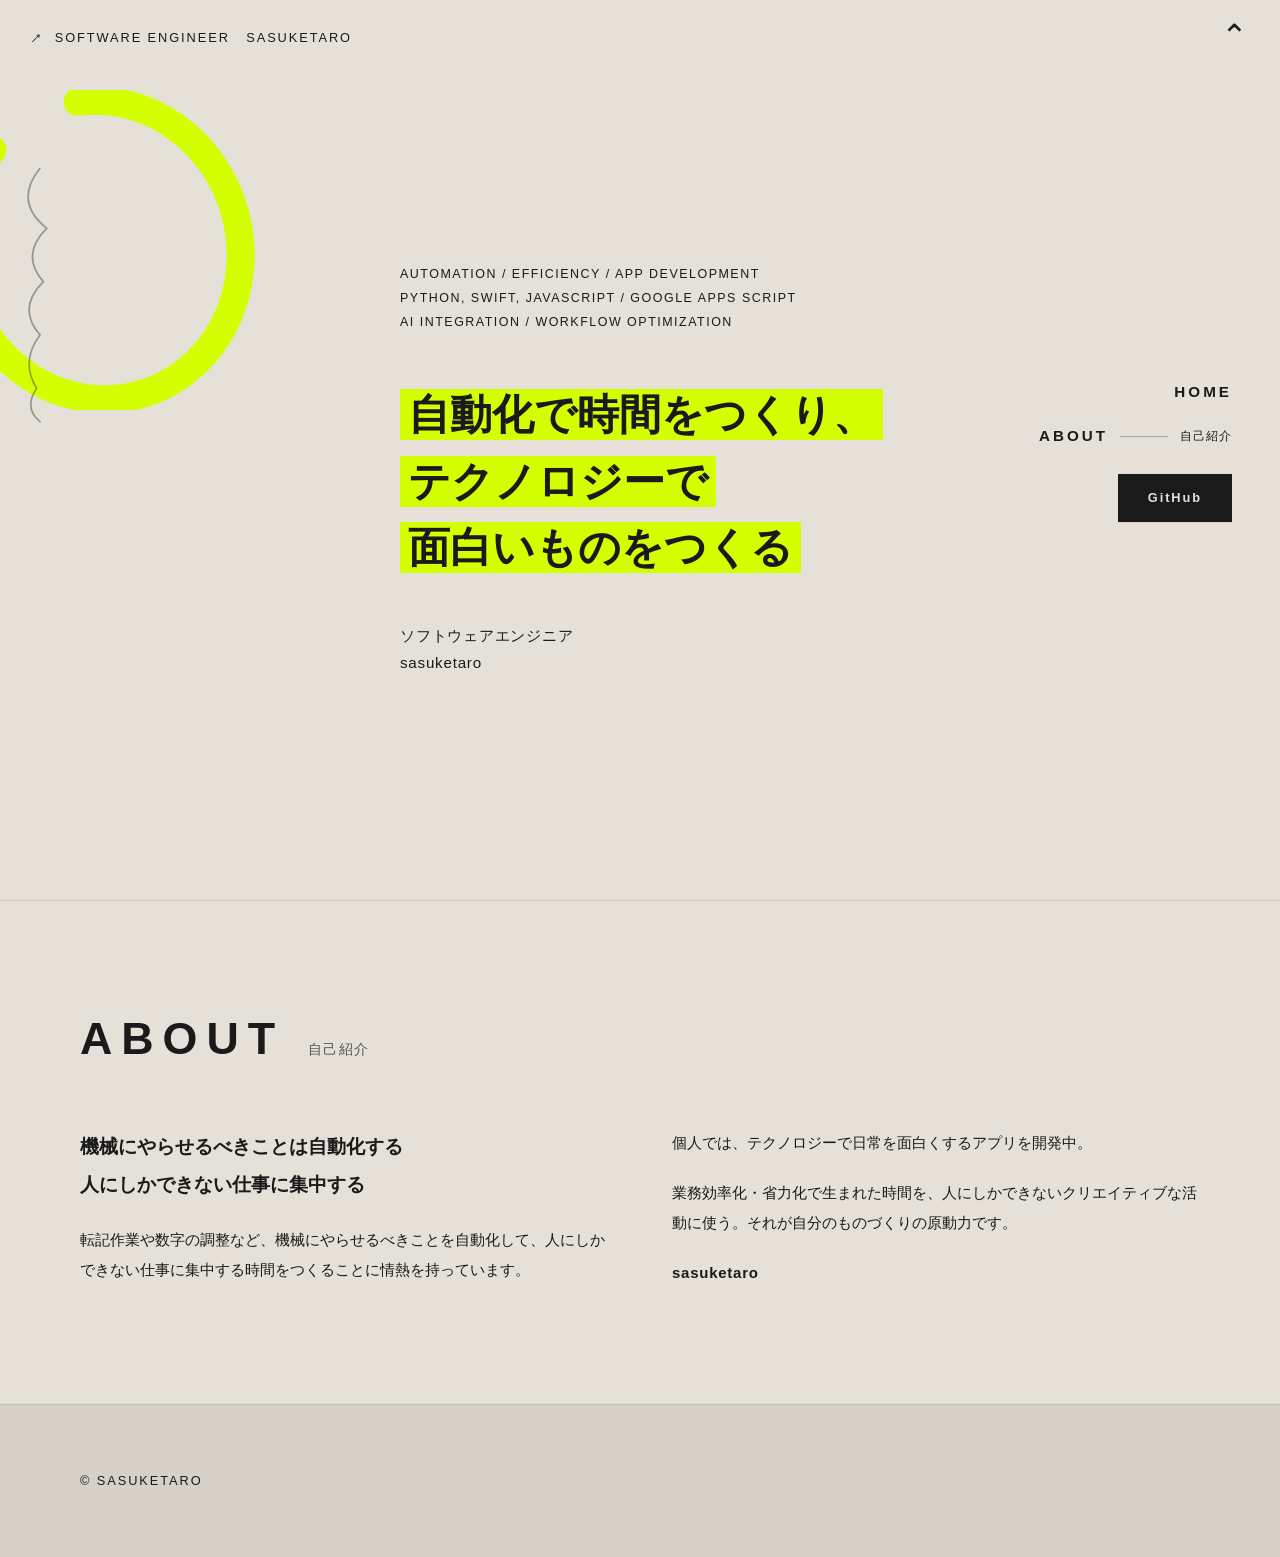
==== index.html @ a440ef01 "ポートフォリオサイトの初回コミット Co-Authored-By: Claude Opus 4.6 <noreply@anthropic.com>" ====
<!DOCTYPE html>
<html lang="ja">
<head>
<meta charset="UTF-8">
<meta name="viewport" content="width=device-width, initial-scale=1.0">
<title>sasuketaro - Portfolio</title>
<link rel="stylesheet" href="style.css">
</head>
<body>

<header class="site-header">
  <div class="header-left">
    <span class="header-icon">&#x2191;</span>
    <span class="header-label">SOFTWARE ENGINEER &nbsp; SASUKETARO</span>
  </div>
  <nav class="header-nav">
    <span class="nav-arrow">&#x2303;</span>
  </nav>
</header>

<nav class="side-nav">
  <a href="#about" class="side-nav-item">
    <span class="side-nav-en">HOME</span>
  </a>
  <a href="#about" class="side-nav-item">
    <span class="side-nav-en">ABOUT</span>
    <span class="side-nav-line"></span>
    <span class="side-nav-ja">自己紹介</span>
  </a>
  <a href="https://github.com/sasuketaro" target="_blank" rel="noopener noreferrer" class="side-nav-item side-nav-btn">
    GitHub
  </a>
</nav>

<main>
  <section id="about" class="hero">
    <div class="hero-deco">
      <svg class="deco-circle" viewBox="0 0 320 320" aria-hidden="true">
        <ellipse cx="160" cy="160" rx="140" ry="150" fill="none" stroke="var(--yellow)" stroke-width="28" stroke-linecap="round" stroke-dasharray="600 100" transform="rotate(-15 160 160)"/>
      </svg>
      <svg class="deco-scribble" viewBox="0 0 120 400" aria-hidden="true">
        <path d="M60 10 Q20 60 70 100 Q30 140 65 180 Q25 220 60 260 Q30 300 55 340 Q35 370 60 390" fill="none" stroke="#222" stroke-width="2.5" stroke-linecap="round"/>
      </svg>
    </div>

    <div class="hero-content">
      <p class="hero-skills">
        AUTOMATION / EFFICIENCY / APP DEVELOPMENT<br>
        PYTHON, SWIFT, JAVASCRIPT / GOOGLE APPS SCRIPT<br>
        AI INTEGRATION / WORKFLOW OPTIMIZATION
      </p>

      <h1 class="hero-headline">
        <span class="highlight">自動化で時間をつくり、</span><br>
        <span class="highlight">テクノロジーで</span><br>
        <span class="highlight">面白いものをつくる</span>
      </h1>

      <p class="hero-sub">
        ソフトウェアエンジニア<br>
        sasuketaro
      </p>
    </div>
  </section>

  <section id="principle" class="principle">
    <div class="section-header">
      <h2 class="section-title">ABOUT</h2>
      <span class="section-ja">自己紹介</span>
    </div>
    <div class="principle-body">
      <div class="principle-col">
        <p class="principle-lead">機械にやらせるべきことは自動化する<br>人にしかできない仕事に集中する</p>
        <p>転記作業や数字の調整など、機械にやらせるべきことを自動化して、人にしかできない仕事に集中する時間をつくることに情熱を持っています。</p>
      </div>
      <div class="principle-col">
        <p>個人では、テクノロジーで日常を面白くするアプリを開発中。</p>
        <p>業務効率化・省力化で生まれた時間を、人にしかできないクリエイティブな活動に使う。それが自分のものづくりの原動力です。</p>
        <p class="principle-name">
          sasuketaro
        </p>
      </div>
    </div>
  </section>
</main>

<footer class="site-footer">
  <div class="footer-inner">
    <p>&copy; SASUKETARO</p>
  </div>
</footer>

</body>
</html>
---- style.css ----
:root {
  --bg: #e5e1d8;
  --text: #1a1a1a;
  --text-muted: #555;
  --yellow: #d4ff00;
  --border: #1a1a1a;
  --footer-bg: #d5d1c8;
}

* {
  box-sizing: border-box;
  margin: 0;
  padding: 0;
}

html {
  scroll-behavior: smooth;
}

body {
  font-family: -apple-system, BlinkMacSystemFont, "Hiragino Sans", "Hiragino Kaku Gothic ProN", "Yu Gothic", sans-serif;
  background: var(--bg);
  color: var(--text);
  line-height: 1.85;
  font-size: 15px;
  overflow-x: hidden;
}

/* ===== Header ===== */
.site-header {
  position: fixed;
  top: 0;
  left: 0;
  right: 0;
  z-index: 100;
  display: flex;
  justify-content: space-between;
  align-items: center;
  padding: 20px 32px;
}

.header-left {
  display: flex;
  align-items: center;
  gap: 12px;
  font-size: 0.8rem;
  letter-spacing: 0.15em;
  font-weight: 500;
}

.header-icon {
  display: inline-flex;
  align-items: center;
  justify-content: center;
  transform: rotate(45deg);
  font-size: 1.1rem;
}

.header-nav {
  cursor: pointer;
}

.nav-arrow {
  font-size: 2rem;
  line-height: 1;
}

/* ===== Side Nav ===== */
.side-nav {
  position: fixed;
  top: 50%;
  right: 48px;
  transform: translateY(-50%);
  z-index: 100;
  display: flex;
  flex-direction: column;
  gap: 16px;
  align-items: flex-end;
}

.side-nav-item {
  display: flex;
  align-items: center;
  gap: 12px;
  text-decoration: none;
  color: var(--text);
  font-size: 0.85rem;
  letter-spacing: 0.18em;
  font-weight: 600;
}

.side-nav-en {
  font-size: 0.95rem;
  letter-spacing: 0.2em;
}

.side-nav-line {
  display: inline-block;
  width: 48px;
  height: 1px;
  background: var(--text);
  opacity: 0.3;
}

.side-nav-ja {
  font-size: 0.75rem;
  letter-spacing: 0.08em;
  font-weight: 400;
}

.side-nav-btn {
  margin-top: 8px;
  padding: 10px 28px;
  border: 2px solid var(--text);
  background: var(--text);
  color: var(--bg);
  font-size: 0.8rem;
  letter-spacing: 0.15em;
  font-weight: 600;
  transition: background 0.2s, color 0.2s;
}

.side-nav-btn:hover {
  background: transparent;
  color: var(--text);
}

/* ===== Hero ===== */
.hero {
  position: relative;
  min-height: 100vh;
  display: flex;
  align-items: center;
  padding: 120px 80px 80px 80px;
}

.hero-deco {
  position: absolute;
  top: 0;
  left: -60px;
  width: 380px;
  height: 100%;
  pointer-events: none;
}

.deco-circle {
  position: absolute;
  top: 10%;
  left: 0;
  width: 320px;
  height: 320px;
}

.deco-scribble {
  position: absolute;
  top: 5%;
  left: 60px;
  width: 80px;
  height: 500px;
  opacity: 0.4;
}

.hero-content {
  position: relative;
  z-index: 1;
  margin-left: 320px;
  max-width: 640px;
}

.hero-skills {
  font-size: 0.78rem;
  letter-spacing: 0.12em;
  line-height: 1.9;
  color: var(--text);
  margin-bottom: 48px;
  font-weight: 500;
}

.hero-headline {
  font-size: 2.6rem;
  font-weight: 900;
  line-height: 1.6;
  margin-bottom: 40px;
}

.highlight {
  background: var(--yellow);
  padding: 2px 8px;
  display: inline;
  -webkit-box-decoration-break: clone;
  box-decoration-break: clone;
}

.hero-sub {
  font-size: 0.95rem;
  line-height: 1.8;
  letter-spacing: 0.05em;
}

/* ===== Sections ===== */
.section-header {
  display: flex;
  align-items: baseline;
  gap: 24px;
  margin-bottom: 48px;
}

.section-title {
  font-size: 2.8rem;
  font-weight: 800;
  letter-spacing: 0.2em;
}

.section-ja {
  font-size: 0.85rem;
  letter-spacing: 0.1em;
  color: var(--text-muted);
}

/* ===== Principle / About ===== */
.principle {
  padding: 96px 80px 96px 80px;
  border-top: 1px solid rgba(0,0,0,0.1);
}

.principle-body {
  display: grid;
  grid-template-columns: 1fr 1fr;
  gap: 64px;
}

.principle-lead {
  font-size: 1.2rem;
  font-weight: 700;
  line-height: 1.9;
  margin-bottom: 24px;
}

.principle-col p {
  margin-bottom: 20px;
  line-height: 2;
}

.principle-name {
  margin-top: 16px;
  font-weight: 600;
  letter-spacing: 0.05em;
}

/* ===== Footer ===== */
.site-footer {
  background: var(--footer-bg);
  padding: 64px 80px;
  border-top: 1px solid rgba(0,0,0,0.08);
}

.footer-inner {
  font-size: 0.8rem;
  letter-spacing: 0.15em;
}

/* ===== Responsive ===== */
@media (max-width: 900px) {
  .side-nav {
    display: none;
  }

  .hero {
    padding: 100px 24px 64px;
    flex-direction: column;
  }

  .hero-deco {
    position: relative;
    left: -40px;
    width: 240px;
    height: 240px;
    margin-bottom: -60px;
  }

  .deco-circle {
    width: 220px;
    height: 220px;
    top: 0;
  }

  .deco-scribble {
    width: 50px;
    height: 300px;
    top: 0;
    left: 40px;
  }

  .hero-content {
    margin-left: 0;
  }

  .hero-headline {
    font-size: 1.8rem;
  }

  .principle {
    padding: 64px 24px;
  }

  .principle-body {
    grid-template-columns: 1fr;
    gap: 32px;
  }

  .section-title {
    font-size: 2rem;
  }

  .site-footer {
    padding: 40px 24px;
  }
}
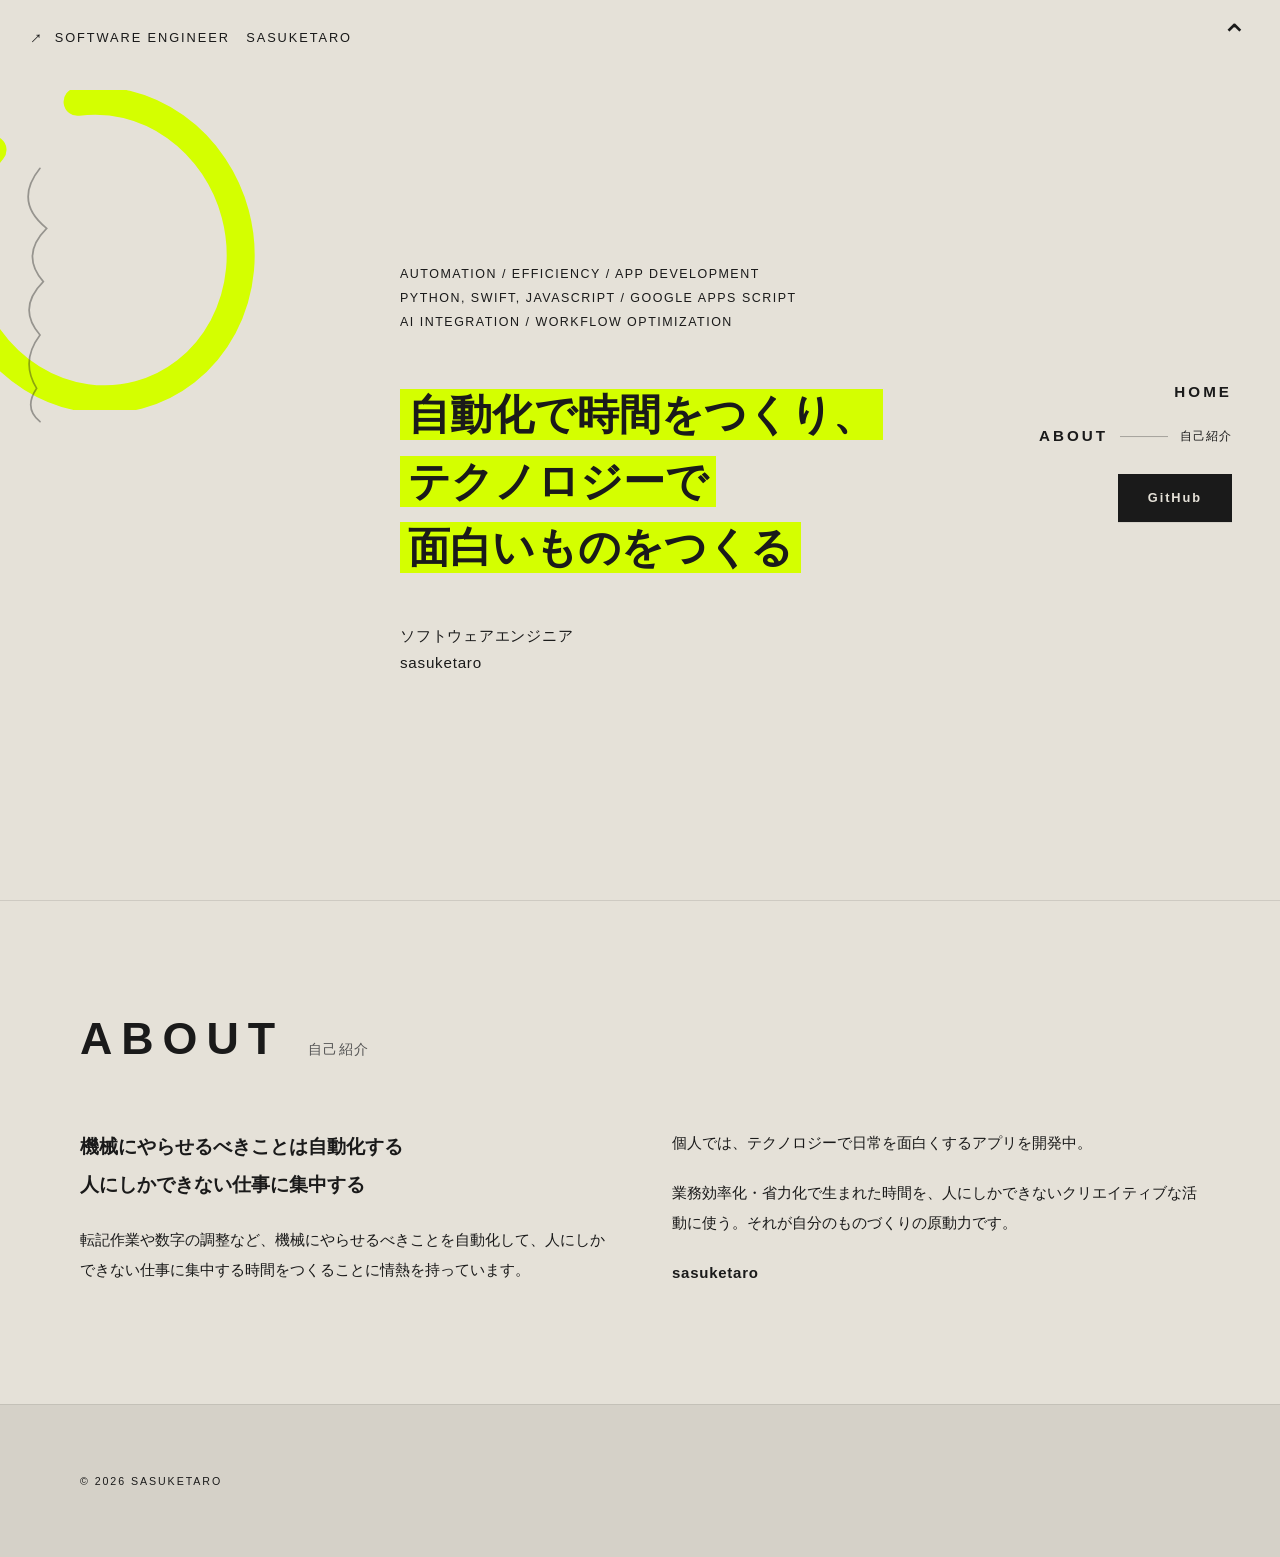
==== commit 9c295843: "SEO対策を追加（メタタグ・OGP・構造化データ・タイトル最適化） Co-Authored-By: Claude Opus 4.6 <noreply@anthropic.com>" ====
--- a/index.html
+++ b/index.html
@@ -3,7 +3,33 @@
 <head>
 <meta charset="UTF-8">
 <meta name="viewport" content="width=device-width, initial-scale=1.0">
-<title>sasuketaro - Portfolio</title>
+<title>sasuketaro | ソフトウェアエンジニア ポートフォリオ</title>
+<meta name="description" content="sasuketaroのポートフォリオサイト。業務自動化・効率化とアプリ開発に取り組むソフトウェアエンジニア。Python, Swift, JavaScript, GASを活用し、自動化で時間をつくり、テクノロジーで面白いものをつくる。">
+<meta name="keywords" content="sasuketaro, ソフトウェアエンジニア, ポートフォリオ, 自動化, 業務効率化, Python, Swift, JavaScript, アプリ開発">
+<link rel="canonical" href="https://sasuketaro.github.io/portfolio/">
+<meta property="og:type" content="website">
+<meta property="og:title" content="sasuketaro | ソフトウェアエンジニア ポートフォリオ">
+<meta property="og:description" content="自動化で時間をつくり、テクノロジーで面白いものをつくる。業務効率化とアプリ開発に取り組むソフトウェアエンジニアのポートフォリオ。">
+<meta property="og:url" content="https://sasuketaro.github.io/portfolio/">
+<meta property="og:site_name" content="sasuketaro Portfolio">
+<meta property="og:locale" content="ja_JP">
+<meta name="twitter:card" content="summary">
+<meta name="twitter:title" content="sasuketaro | ソフトウェアエンジニア ポートフォリオ">
+<meta name="twitter:description" content="自動化で時間をつくり、テクノロジーで面白いものをつくる。業務効率化とアプリ開発に取り組むソフトウェアエンジニアのポートフォリオ。">
+<script type="application/ld+json">
+{
+  "@context": "https://schema.org",
+  "@type": "ProfilePage",
+  "mainEntity": {
+    "@type": "Person",
+    "name": "sasuketaro",
+    "jobTitle": "ソフトウェアエンジニア",
+    "url": "https://sasuketaro.github.io/portfolio/",
+    "sameAs": ["https://github.com/sasuketaro"],
+    "knowsAbout": ["Python", "Swift", "JavaScript", "Google Apps Script", "業務自動化", "アプリ開発"]
+  }
+}
+</script>
 <link rel="stylesheet" href="style.css">
 </head>
 <body>
@@ -86,7 +112,7 @@
 
 <footer class="site-footer">
   <div class="footer-inner">
-    <p>&copy; SASUKETARO</p>
+    <p><small>&copy; 2026 SASUKETARO</small></p>
   </div>
 </footer>
 
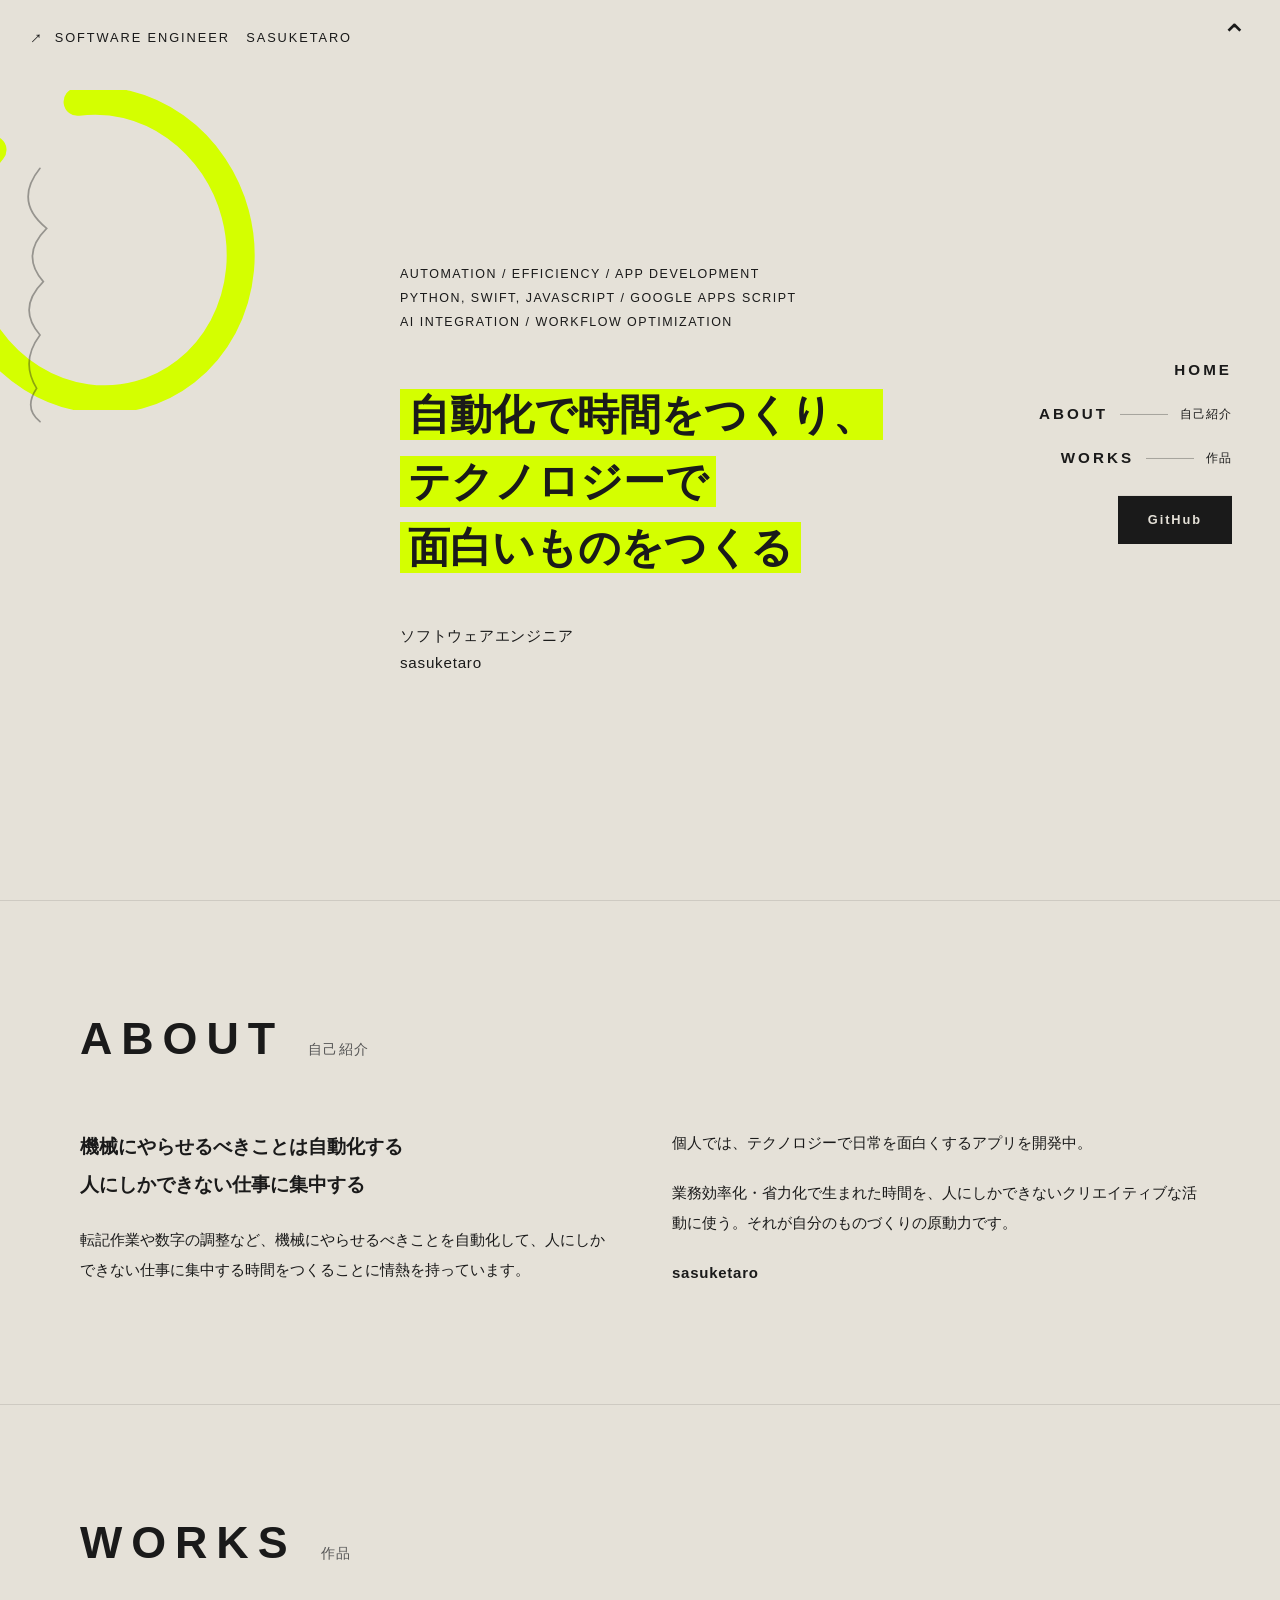
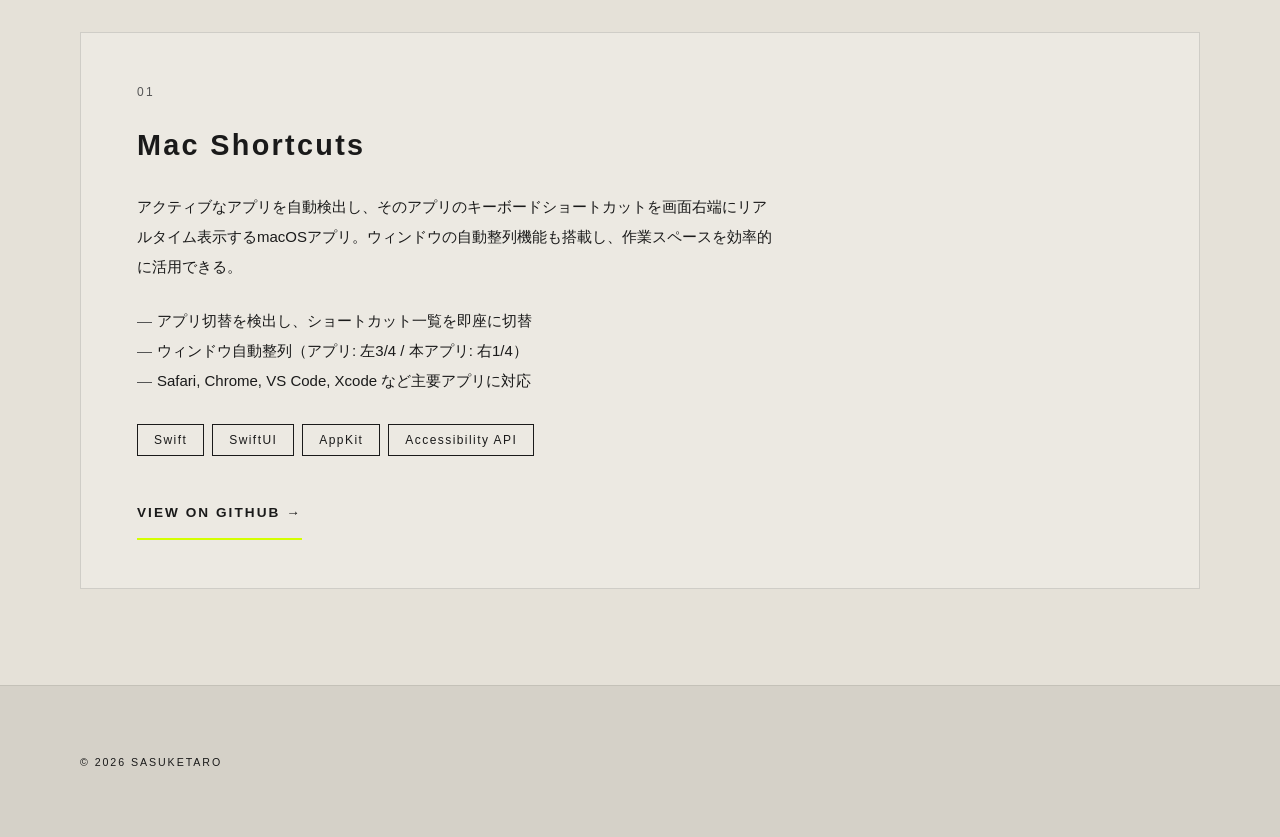
==== commit 906473a7: "WORKSセクション追加・ナビゲーションバグ修正 - Mac Shortcutsプロジェクトを掲載するWORKSセクションを追加 - ヘッダー背景色を追加し、スクロール時のコンテンツ透過を修正 - ハ" ====
--- a/index.html
+++ b/index.html
@@ -32,7 +32,7 @@
 </script>
 <link rel="stylesheet" href="style.css">
 </head>
-<body>
+<body id="top">
 
 <header class="site-header">
   <div class="header-left">
@@ -40,12 +40,12 @@
     <span class="header-label">SOFTWARE ENGINEER &nbsp; SASUKETARO</span>
   </div>
   <nav class="header-nav">
-    <span class="nav-arrow">&#x2303;</span>
+    <a href="#top" class="nav-arrow" aria-label="ページ上部へ戻る">&#x2303;</a>
   </nav>
 </header>
 
 <nav class="side-nav">
-  <a href="#about" class="side-nav-item">
+  <a href="#top" class="side-nav-item">
     <span class="side-nav-en">HOME</span>
   </a>
   <a href="#about" class="side-nav-item">
@@ -53,13 +53,18 @@
     <span class="side-nav-line"></span>
     <span class="side-nav-ja">自己紹介</span>
   </a>
+  <a href="#works" class="side-nav-item">
+    <span class="side-nav-en">WORKS</span>
+    <span class="side-nav-line"></span>
+    <span class="side-nav-ja">作品</span>
+  </a>
   <a href="https://github.com/sasuketaro" target="_blank" rel="noopener noreferrer" class="side-nav-item side-nav-btn">
     GitHub
   </a>
 </nav>
 
 <main>
-  <section id="about" class="hero">
+  <section class="hero">
     <div class="hero-deco">
       <svg class="deco-circle" viewBox="0 0 320 320" aria-hidden="true">
         <ellipse cx="160" cy="160" rx="140" ry="150" fill="none" stroke="var(--yellow)" stroke-width="28" stroke-linecap="round" stroke-dasharray="600 100" transform="rotate(-15 160 160)"/>
@@ -89,7 +94,7 @@
     </div>
   </section>
 
-  <section id="principle" class="principle">
+  <section id="about" class="principle">
     <div class="section-header">
       <h2 class="section-title">ABOUT</h2>
       <span class="section-ja">自己紹介</span>
@@ -108,6 +113,34 @@
       </div>
     </div>
   </section>
+
+  <section id="works" class="works">
+    <div class="section-header">
+      <h2 class="section-title">WORKS</h2>
+      <span class="section-ja">作品</span>
+    </div>
+    <div class="works-grid">
+      <article class="work-card">
+        <div class="work-card-inner">
+          <span class="work-num">01</span>
+          <h3 class="work-name">Mac Shortcuts</h3>
+          <p class="work-desc">アクティブなアプリを自動検出し、そのアプリのキーボードショートカットを画面右端にリアルタイム表示するmacOSアプリ。ウィンドウの自動整列機能も搭載し、作業スペースを効率的に活用できる。</p>
+          <ul class="work-features">
+            <li>アプリ切替を検出し、ショートカット一覧を即座に切替</li>
+            <li>ウィンドウ自動整列（アプリ: 左3/4 / 本アプリ: 右1/4）</li>
+            <li>Safari, Chrome, VS Code, Xcode など主要アプリに対応</li>
+          </ul>
+          <div class="work-tech">
+            <span class="tech-tag">Swift</span>
+            <span class="tech-tag">SwiftUI</span>
+            <span class="tech-tag">AppKit</span>
+            <span class="tech-tag">Accessibility API</span>
+          </div>
+          <a href="https://github.com/sasuketaro/mac-shortcuts" target="_blank" rel="noopener noreferrer" class="work-link">VIEW ON GITHUB &rarr;</a>
+        </div>
+      </article>
+    </div>
+  </section>
 </main>
 
 <footer class="site-footer">
--- a/style.css
+++ b/style.css
@@ -37,6 +37,7 @@
   justify-content: space-between;
   align-items: center;
   padding: 20px 32px;
+  background: var(--bg);
 }
 
 .header-left {
@@ -63,6 +64,8 @@
 .nav-arrow {
   font-size: 2rem;
   line-height: 1;
+  text-decoration: none;
+  color: var(--text);
 }
 
 /* ===== Side Nav ===== */
@@ -247,6 +250,98 @@
   letter-spacing: 0.05em;
 }
 
+/* ===== Works ===== */
+.works {
+  padding: 96px 80px;
+  border-top: 1px solid rgba(0,0,0,0.1);
+}
+
+.works-grid {
+  display: grid;
+  grid-template-columns: 1fr;
+  gap: 48px;
+}
+
+.work-card {
+  border: 1px solid rgba(0,0,0,0.12);
+  background: rgba(255,255,255,0.25);
+}
+
+.work-card-inner {
+  padding: 48px 56px;
+}
+
+.work-num {
+  display: block;
+  font-size: 0.75rem;
+  letter-spacing: 0.2em;
+  color: var(--text-muted);
+  margin-bottom: 16px;
+}
+
+.work-name {
+  font-size: 1.8rem;
+  font-weight: 800;
+  letter-spacing: 0.08em;
+  margin-bottom: 20px;
+}
+
+.work-desc {
+  line-height: 2;
+  margin-bottom: 24px;
+  max-width: 640px;
+}
+
+.work-features {
+  list-style: none;
+  margin-bottom: 28px;
+}
+
+.work-features li {
+  position: relative;
+  padding-left: 20px;
+  line-height: 2;
+}
+
+.work-features li::before {
+  content: "—";
+  position: absolute;
+  left: 0;
+  color: var(--text-muted);
+}
+
+.work-tech {
+  display: flex;
+  flex-wrap: wrap;
+  gap: 8px;
+  margin-bottom: 32px;
+}
+
+.tech-tag {
+  display: inline-block;
+  padding: 4px 16px;
+  border: 1px solid var(--text);
+  font-size: 0.75rem;
+  letter-spacing: 0.12em;
+  font-weight: 500;
+}
+
+.work-link {
+  display: inline-block;
+  font-size: 0.85rem;
+  letter-spacing: 0.15em;
+  font-weight: 600;
+  color: var(--text);
+  text-decoration: none;
+  padding: 12px 0;
+  border-bottom: 2px solid var(--yellow);
+  transition: border-color 0.2s;
+}
+
+.work-link:hover {
+  border-bottom-color: var(--text);
+}
+
 /* ===== Footer ===== */
 .site-footer {
   background: var(--footer-bg);
@@ -312,6 +407,18 @@
     font-size: 2rem;
   }
 
+  .works {
+    padding: 64px 24px;
+  }
+
+  .work-card-inner {
+    padding: 32px 24px;
+  }
+
+  .work-name {
+    font-size: 1.4rem;
+  }
+
   .site-footer {
     padding: 40px 24px;
   }
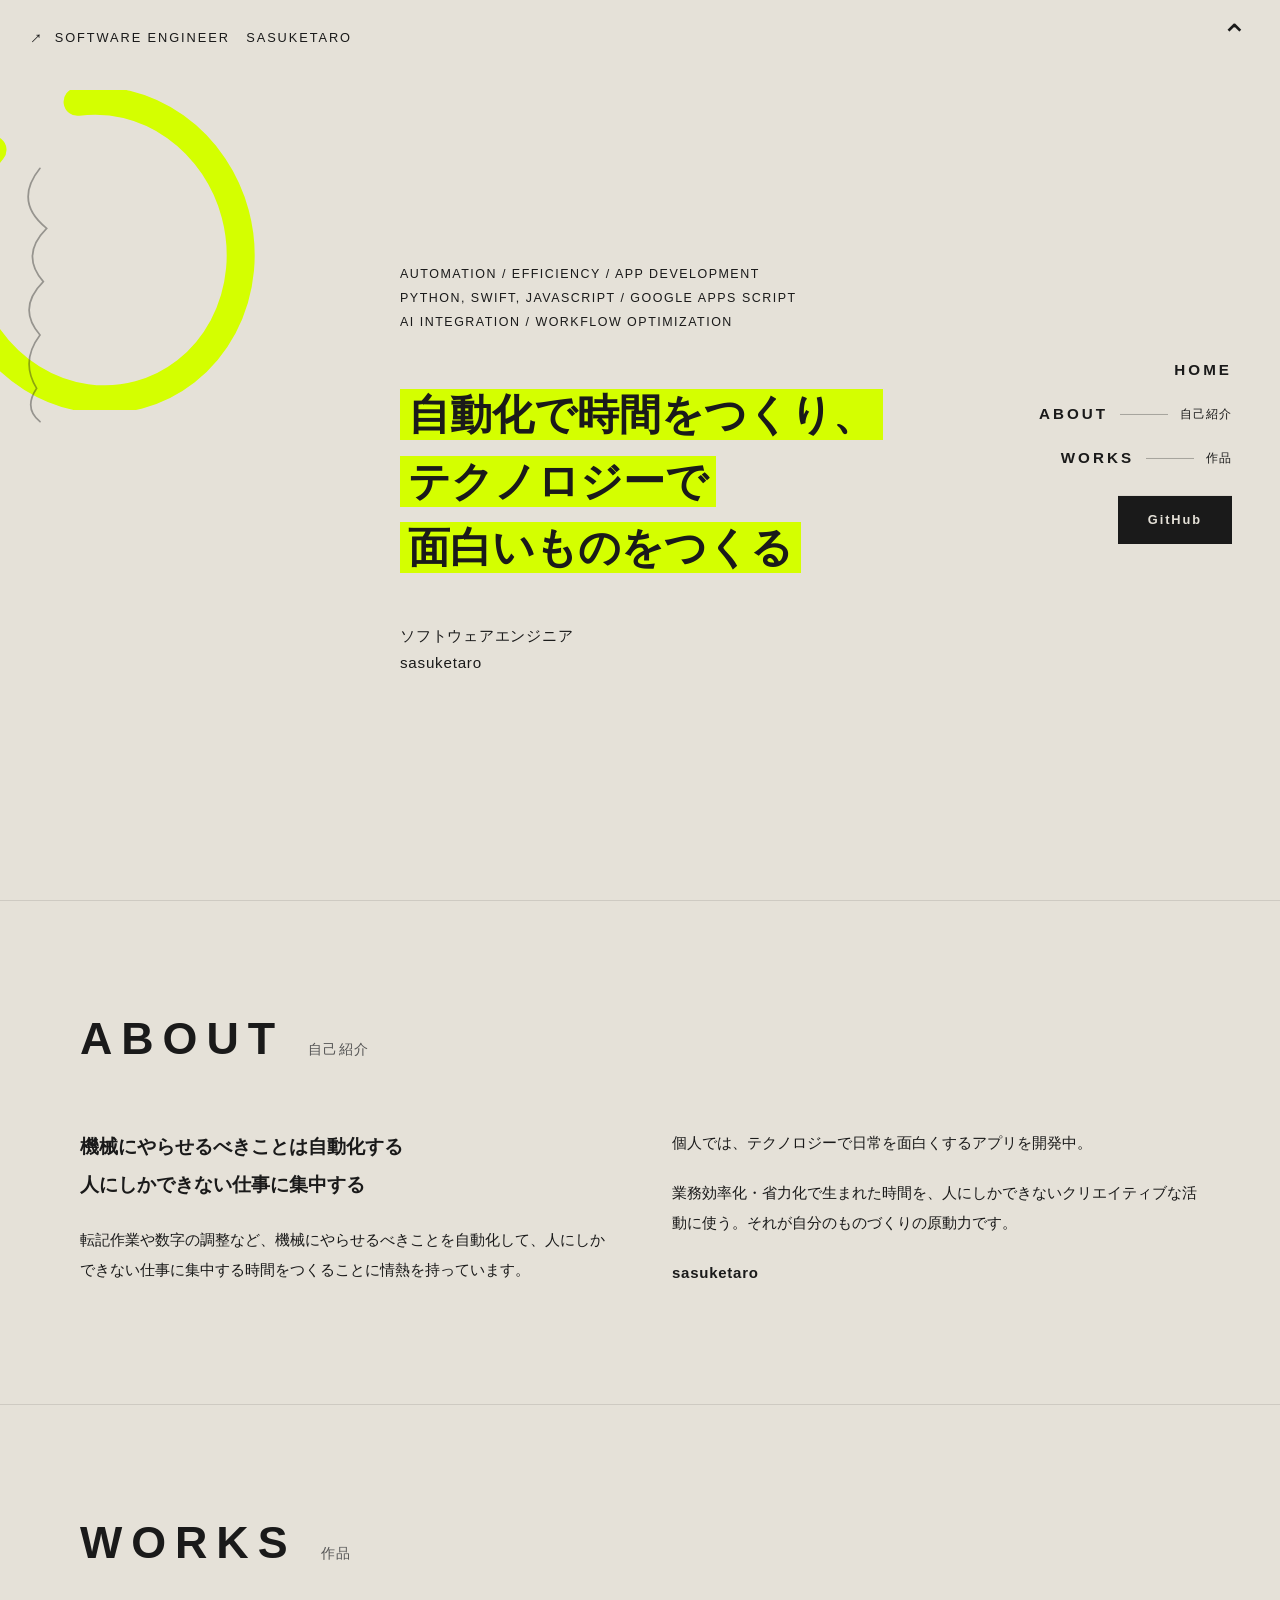
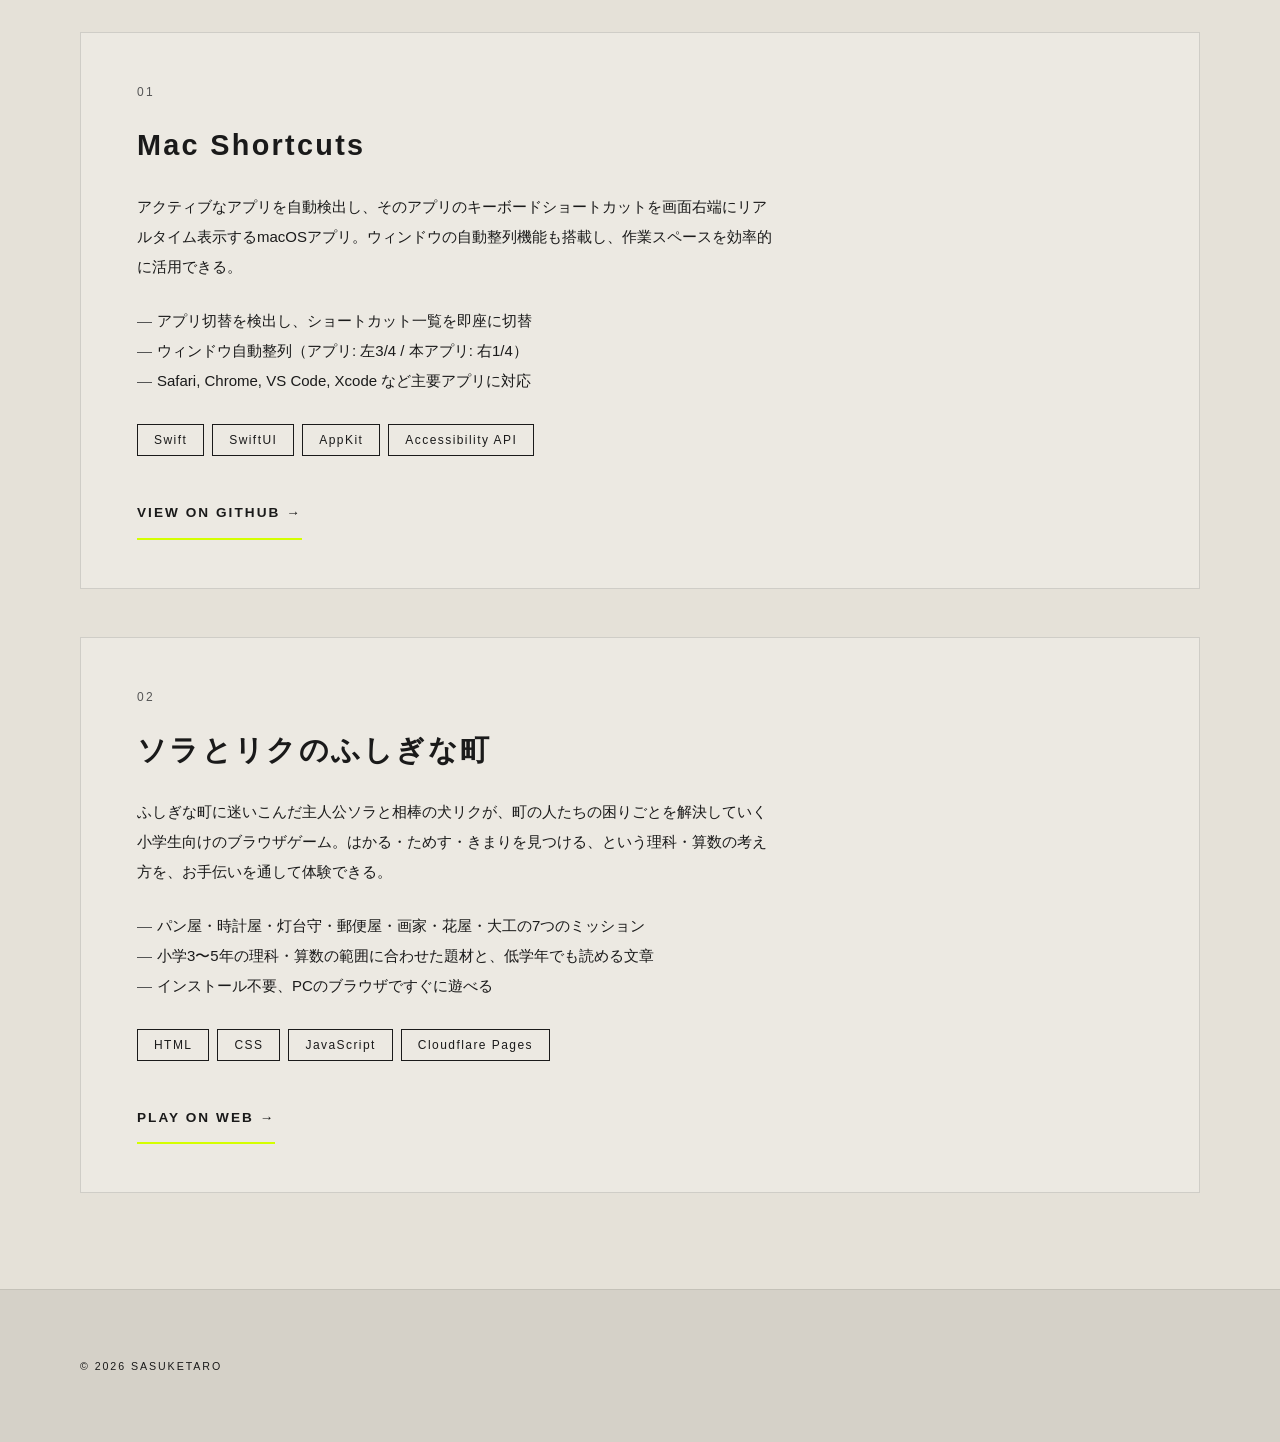
==== commit 02e6cb10: "WORKSに「ソラとリクのふしぎな町」を追加 Co-Authored-By: Claude Opus 5 <noreply@anthropic.com>" ====
--- a/index.html
+++ b/index.html
@@ -139,6 +139,25 @@
           <a href="https://github.com/sasuketaro/mac-shortcuts" target="_blank" rel="noopener noreferrer" class="work-link">VIEW ON GITHUB &rarr;</a>
         </div>
       </article>
+      <article class="work-card">
+        <div class="work-card-inner">
+          <span class="work-num">02</span>
+          <h3 class="work-name">ソラとリクのふしぎな町</h3>
+          <p class="work-desc">ふしぎな町に迷いこんだ主人公ソラと相棒の犬リクが、町の人たちの困りごとを解決していく小学生向けのブラウザゲーム。はかる・ためす・きまりを見つける、という理科・算数の考え方を、お手伝いを通して体験できる。</p>
+          <ul class="work-features">
+            <li>パン屋・時計屋・灯台守・郵便屋・画家・花屋・大工の7つのミッション</li>
+            <li>小学3〜5年の理科・算数の範囲に合わせた題材と、低学年でも読める文章</li>
+            <li>インストール不要、PCのブラウザですぐに遊べる</li>
+          </ul>
+          <div class="work-tech">
+            <span class="tech-tag">HTML</span>
+            <span class="tech-tag">CSS</span>
+            <span class="tech-tag">JavaScript</span>
+            <span class="tech-tag">Cloudflare Pages</span>
+          </div>
+          <a href="https://steam-play.pages.dev/" target="_blank" rel="noopener noreferrer" class="work-link">PLAY ON WEB &rarr;</a>
+        </div>
+      </article>
     </div>
   </section>
 </main>
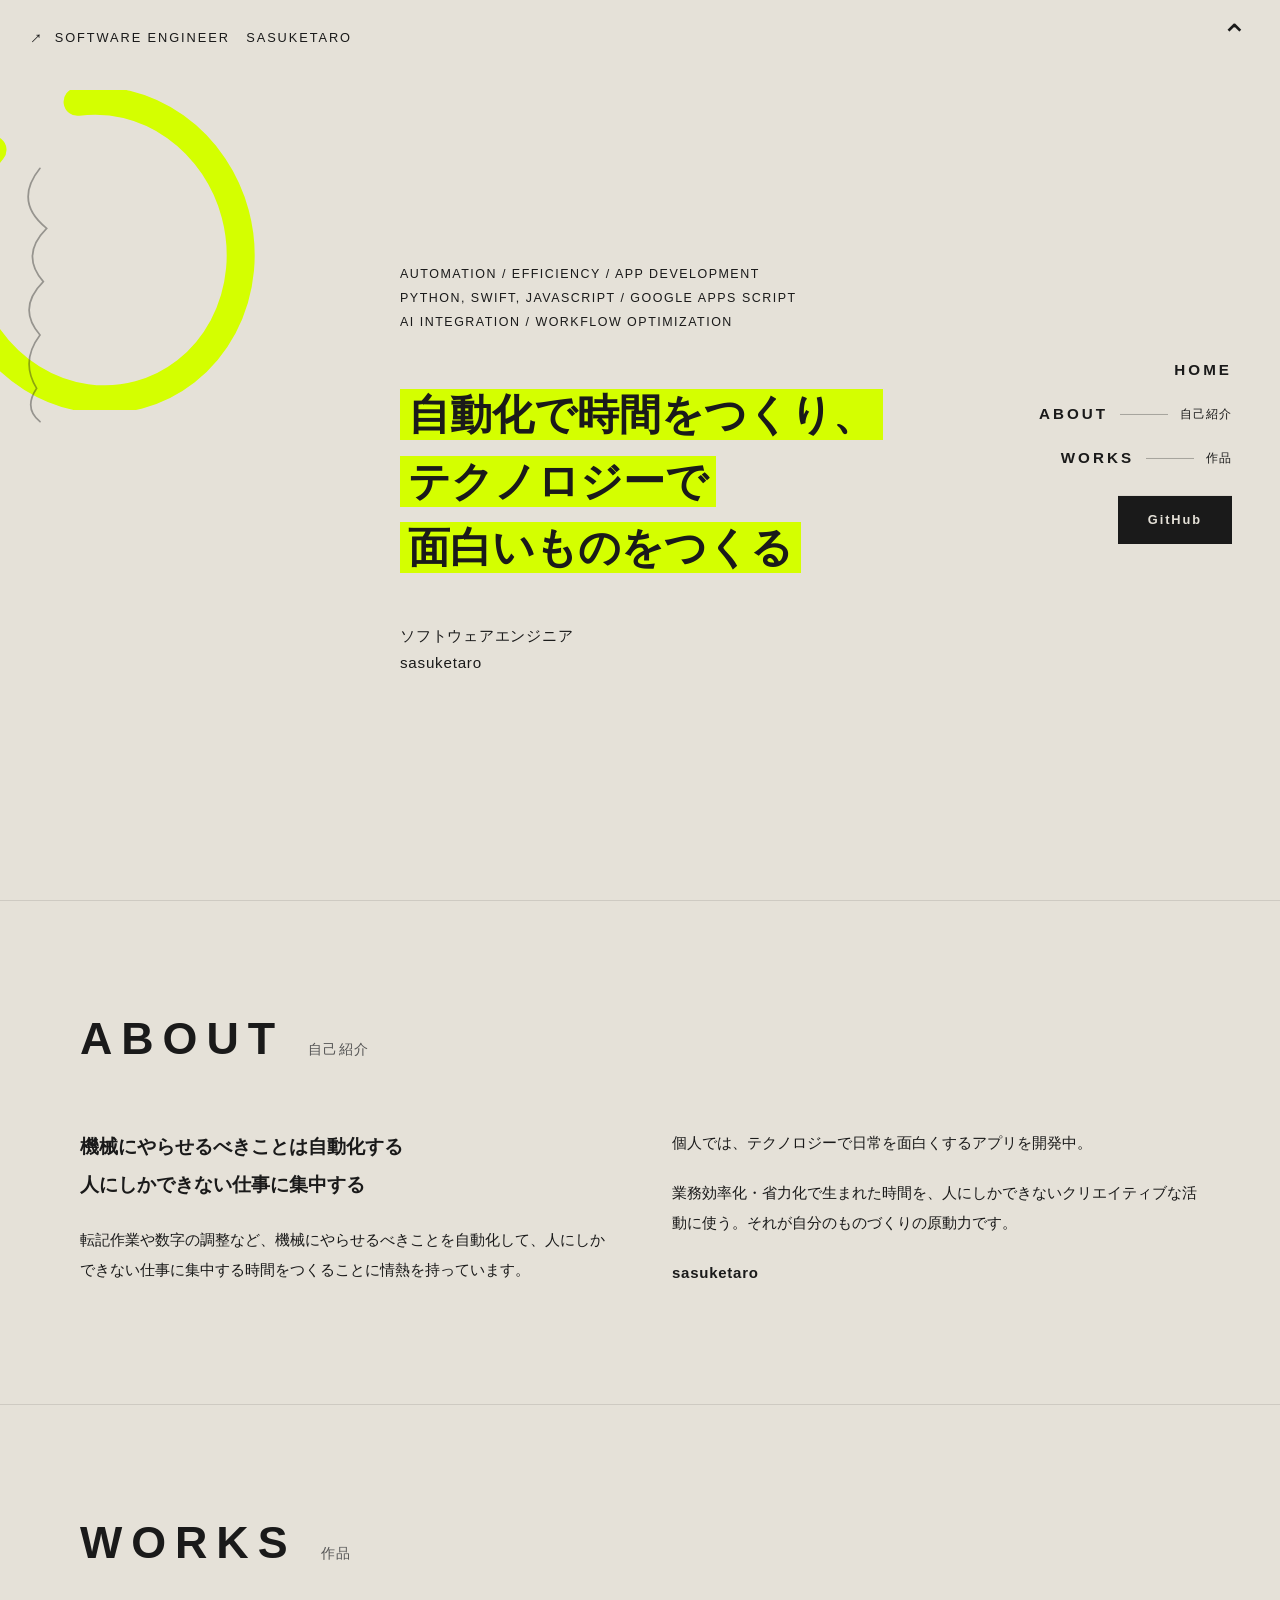
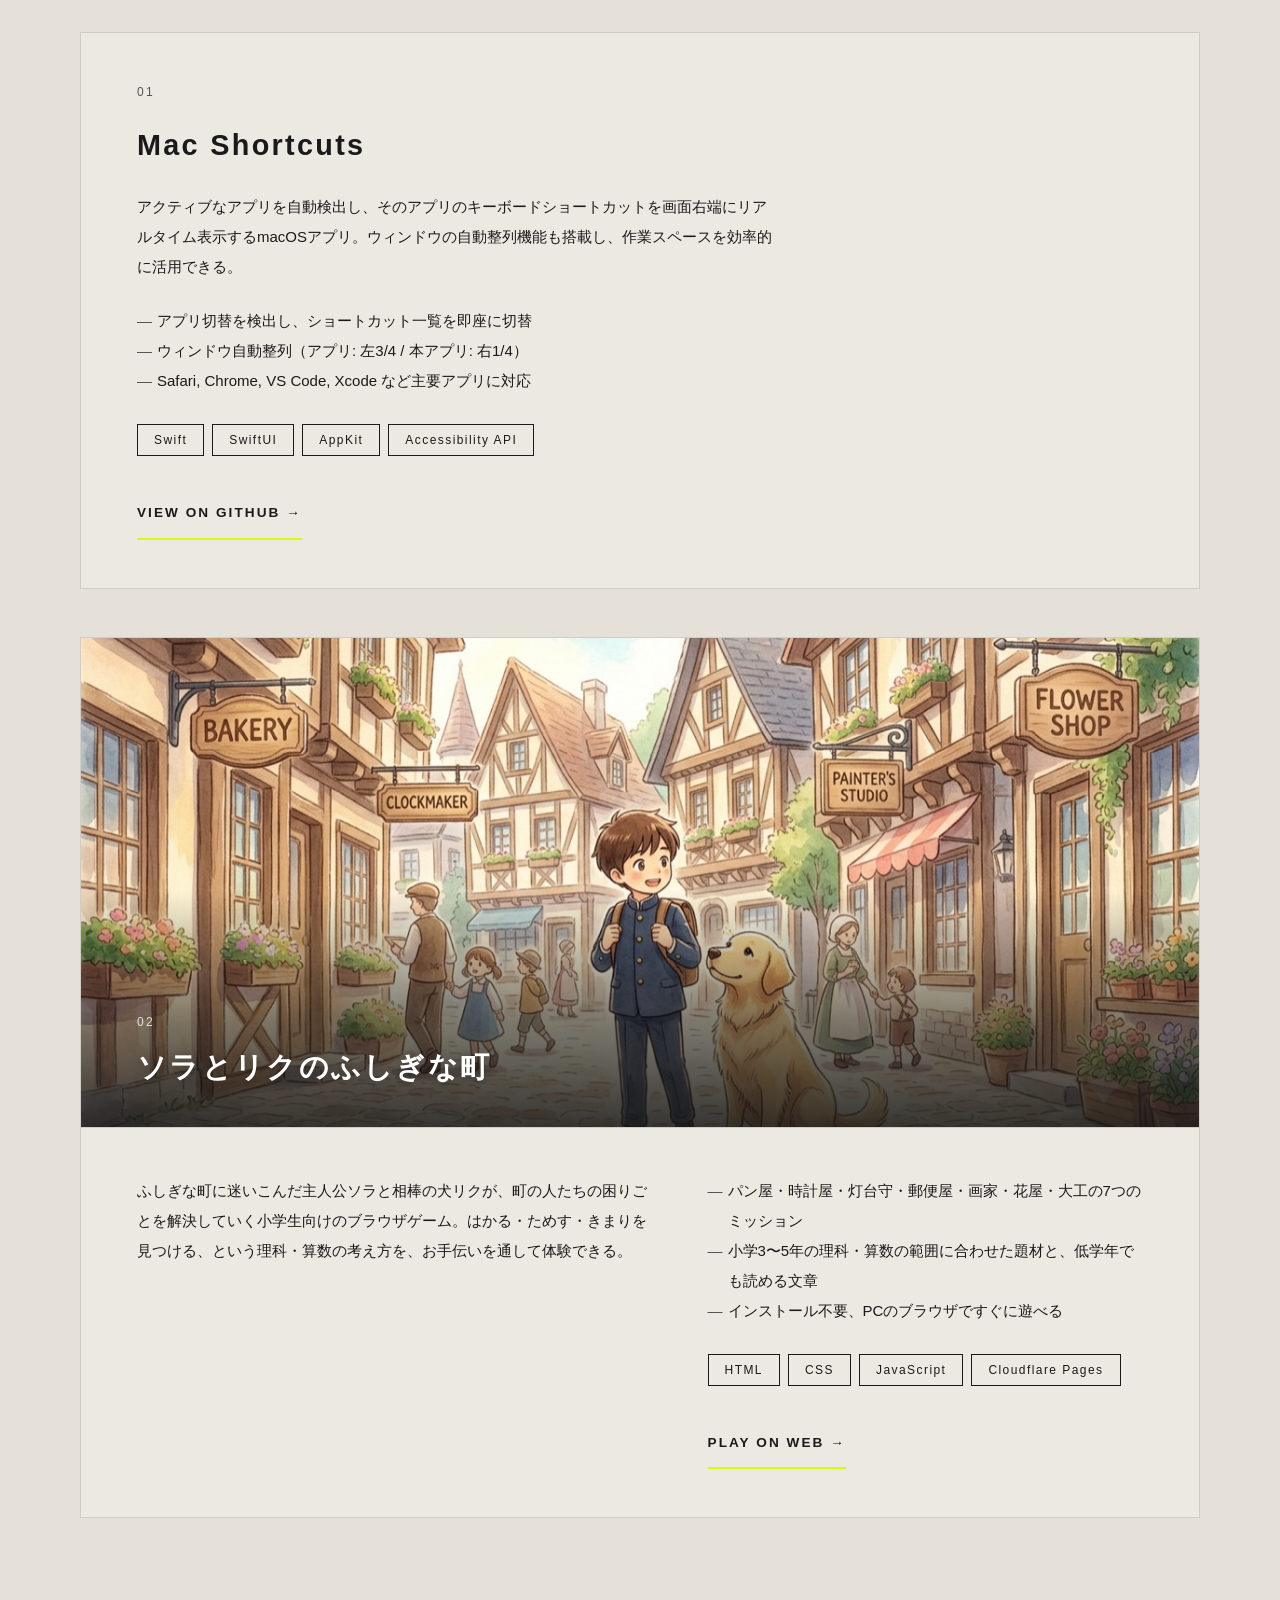
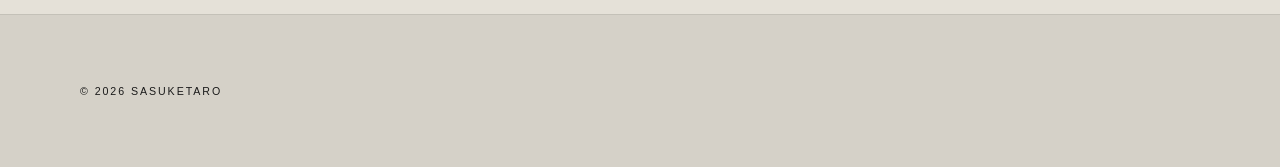
==== commit 30817608: "「ソラとリクのふしぎな町」のカードに町の絵を追加し、作品名を絵に重ねて表示 - 絵の下のほうを暗いグラデーションにして、白い作品名を読みやすくする - 説明はPCでは2列、1100px以下で1列、90" ====
--- a/index.html
+++ b/index.html
@@ -140,22 +140,29 @@
         </div>
       </article>
       <article class="work-card">
-        <div class="work-card-inner">
-          <span class="work-num">02</span>
-          <h3 class="work-name">ソラとリクのふしぎな町</h3>
+        <div class="work-hero">
+          <img src="images/sora-riku-town-1200.jpg" srcset="images/sora-riku-town-640.jpg 640w, images/sora-riku-town-1200.jpg 1200w" sizes="(max-width: 900px) calc(100vw - 48px), calc(100vw - 160px)" alt="ソラと相棒の犬リクが、パン屋や花屋の看板が並ぶ町の通りに立っている絵" width="1200" height="654" loading="lazy">
+          <div class="work-hero-caption">
+            <span class="work-num">02</span>
+            <h3 class="work-name">ソラとリクのふしぎな町</h3>
+          </div>
+        </div>
+        <div class="work-card-inner work-card-inner--split">
           <p class="work-desc">ふしぎな町に迷いこんだ主人公ソラと相棒の犬リクが、町の人たちの困りごとを解決していく小学生向けのブラウザゲーム。はかる・ためす・きまりを見つける、という理科・算数の考え方を、お手伝いを通して体験できる。</p>
-          <ul class="work-features">
-            <li>パン屋・時計屋・灯台守・郵便屋・画家・花屋・大工の7つのミッション</li>
-            <li>小学3〜5年の理科・算数の範囲に合わせた題材と、低学年でも読める文章</li>
-            <li>インストール不要、PCのブラウザですぐに遊べる</li>
-          </ul>
-          <div class="work-tech">
-            <span class="tech-tag">HTML</span>
-            <span class="tech-tag">CSS</span>
-            <span class="tech-tag">JavaScript</span>
-            <span class="tech-tag">Cloudflare Pages</span>
+          <div>
+            <ul class="work-features">
+              <li>パン屋・時計屋・灯台守・郵便屋・画家・花屋・大工の7つのミッション</li>
+              <li>小学3〜5年の理科・算数の範囲に合わせた題材と、低学年でも読める文章</li>
+              <li>インストール不要、PCのブラウザですぐに遊べる</li>
+            </ul>
+            <div class="work-tech">
+              <span class="tech-tag">HTML</span>
+              <span class="tech-tag">CSS</span>
+              <span class="tech-tag">JavaScript</span>
+              <span class="tech-tag">Cloudflare Pages</span>
+            </div>
+            <a href="https://steam-play.pages.dev/" target="_blank" rel="noopener noreferrer" class="work-link">PLAY ON WEB &rarr;</a>
           </div>
-          <a href="https://steam-play.pages.dev/" target="_blank" rel="noopener noreferrer" class="work-link">PLAY ON WEB &rarr;</a>
         </div>
       </article>
     </div>
--- a/style.css
+++ b/style.css
@@ -271,6 +271,48 @@
   padding: 48px 56px;
 }
 
+/* 絵のある作品カード：絵の上に番号と作品名を重ね、説明は絵の下に置く */
+.work-hero {
+  position: relative;
+  overflow: hidden;
+  border-bottom: 1px solid rgba(0,0,0,0.12);
+}
+
+.work-hero img {
+  display: block;
+  width: 100%;
+  height: auto;
+  aspect-ratio: 16 / 7;
+  object-fit: cover;
+  object-position: center 55%;
+}
+
+/* 絵の下のほうを暗くして、白い文字を読みやすくする */
+.work-hero-caption {
+  position: absolute;
+  inset: auto 0 0 0;
+  padding: 120px 56px 32px;
+  background: linear-gradient(to top, rgba(20,20,20,0.85) 0%, rgba(20,20,20,0.55) 45%, rgba(20,20,20,0) 100%);
+  color: #fff;
+}
+
+.work-hero-caption .work-num {
+  color: rgba(255,255,255,0.8);
+  margin-bottom: 8px;
+}
+
+.work-hero-caption .work-name {
+  margin-bottom: 0;
+  text-shadow: 0 1px 12px rgba(0,0,0,0.4);
+}
+
+/* 説明はPCでは左右2列 */
+.work-card-inner--split {
+  display: grid;
+  grid-template-columns: minmax(0, 1.2fr) minmax(0, 1fr);
+  gap: 0 48px;
+}
+
 .work-num {
   display: block;
   font-size: 0.75rem;
@@ -355,6 +397,13 @@
 }
 
 /* ===== Responsive ===== */
+/* 2列だと列が狭くなる幅から、説明を1列にする */
+@media (max-width: 1100px) {
+  .work-card-inner--split {
+    grid-template-columns: 1fr;
+  }
+}
+
 @media (max-width: 900px) {
   .side-nav {
     display: none;
@@ -415,6 +464,15 @@
     padding: 32px 24px;
   }
 
+  /* スマホでは絵を横長にしすぎず、文字の余白も詰める */
+  .work-hero img {
+    aspect-ratio: 4 / 3;
+  }
+
+  .work-hero-caption {
+    padding: 80px 24px 20px;
+  }
+
   .work-name {
     font-size: 1.4rem;
   }
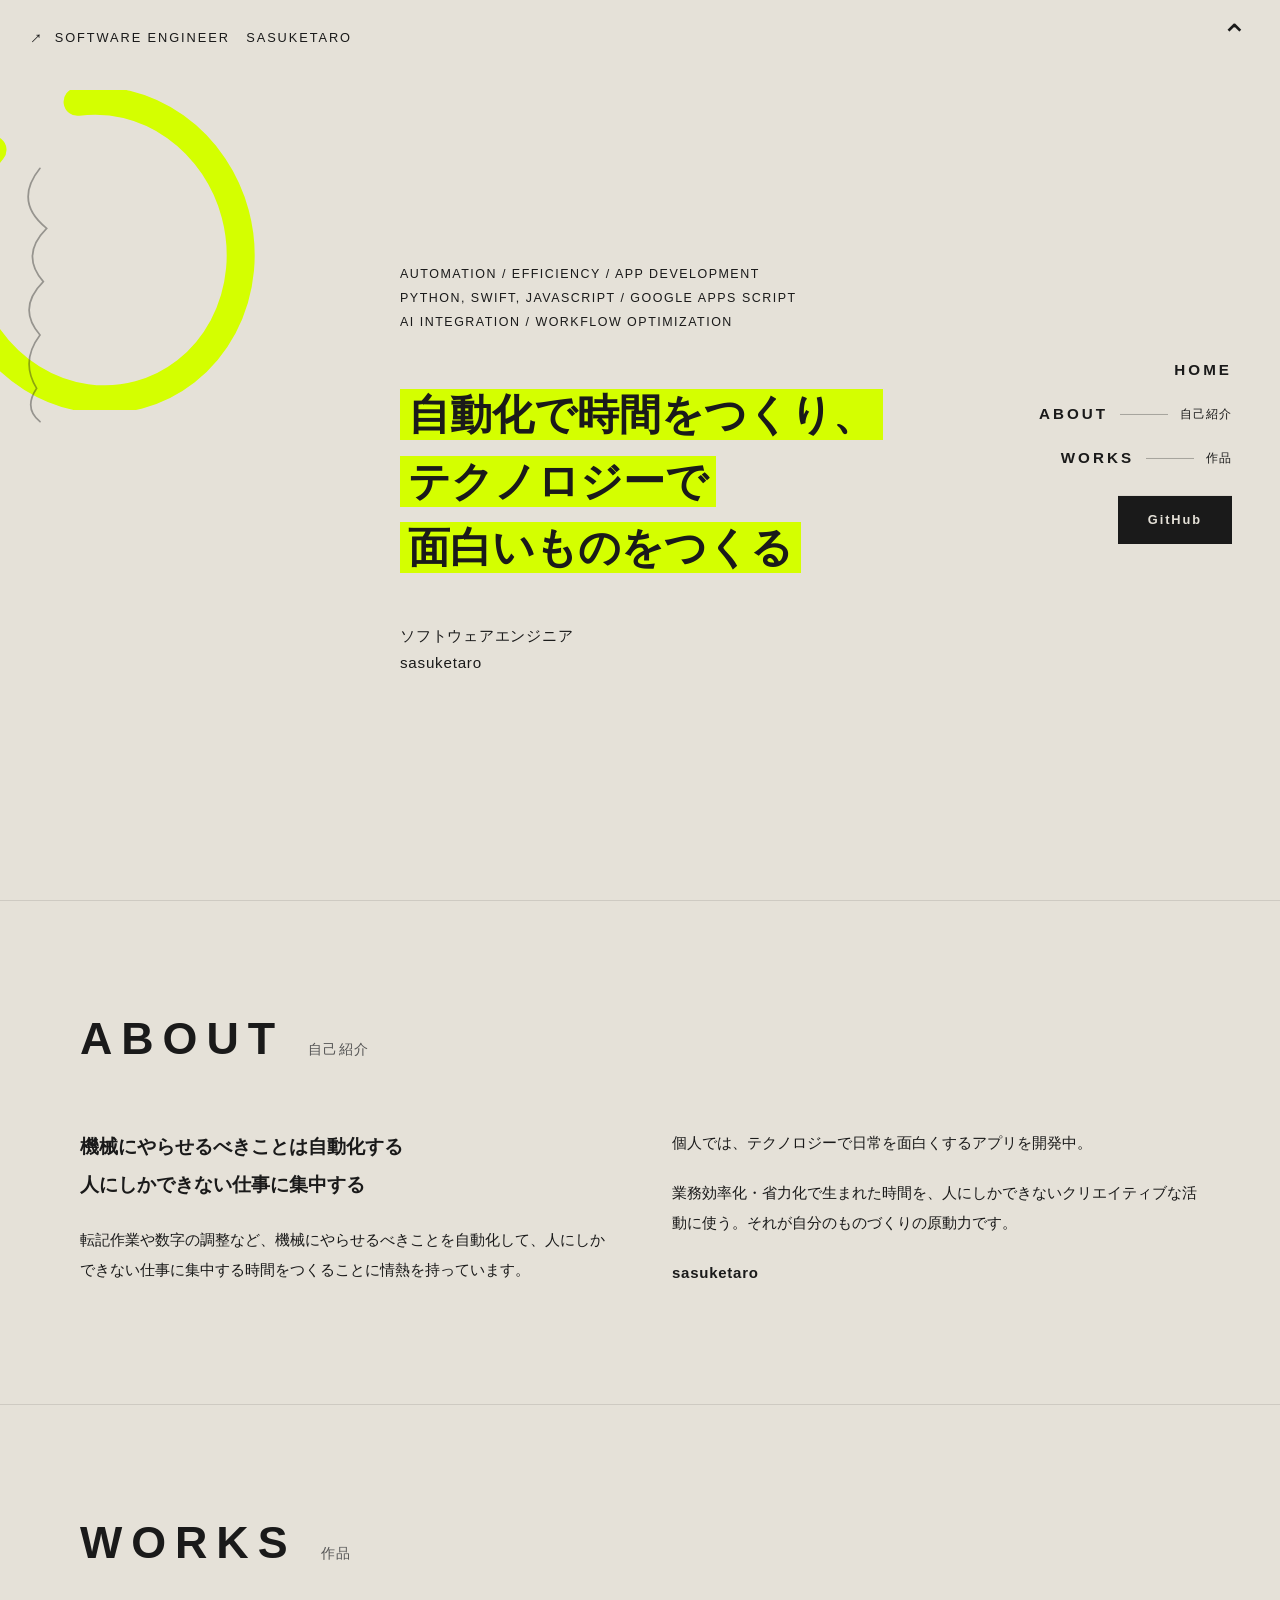
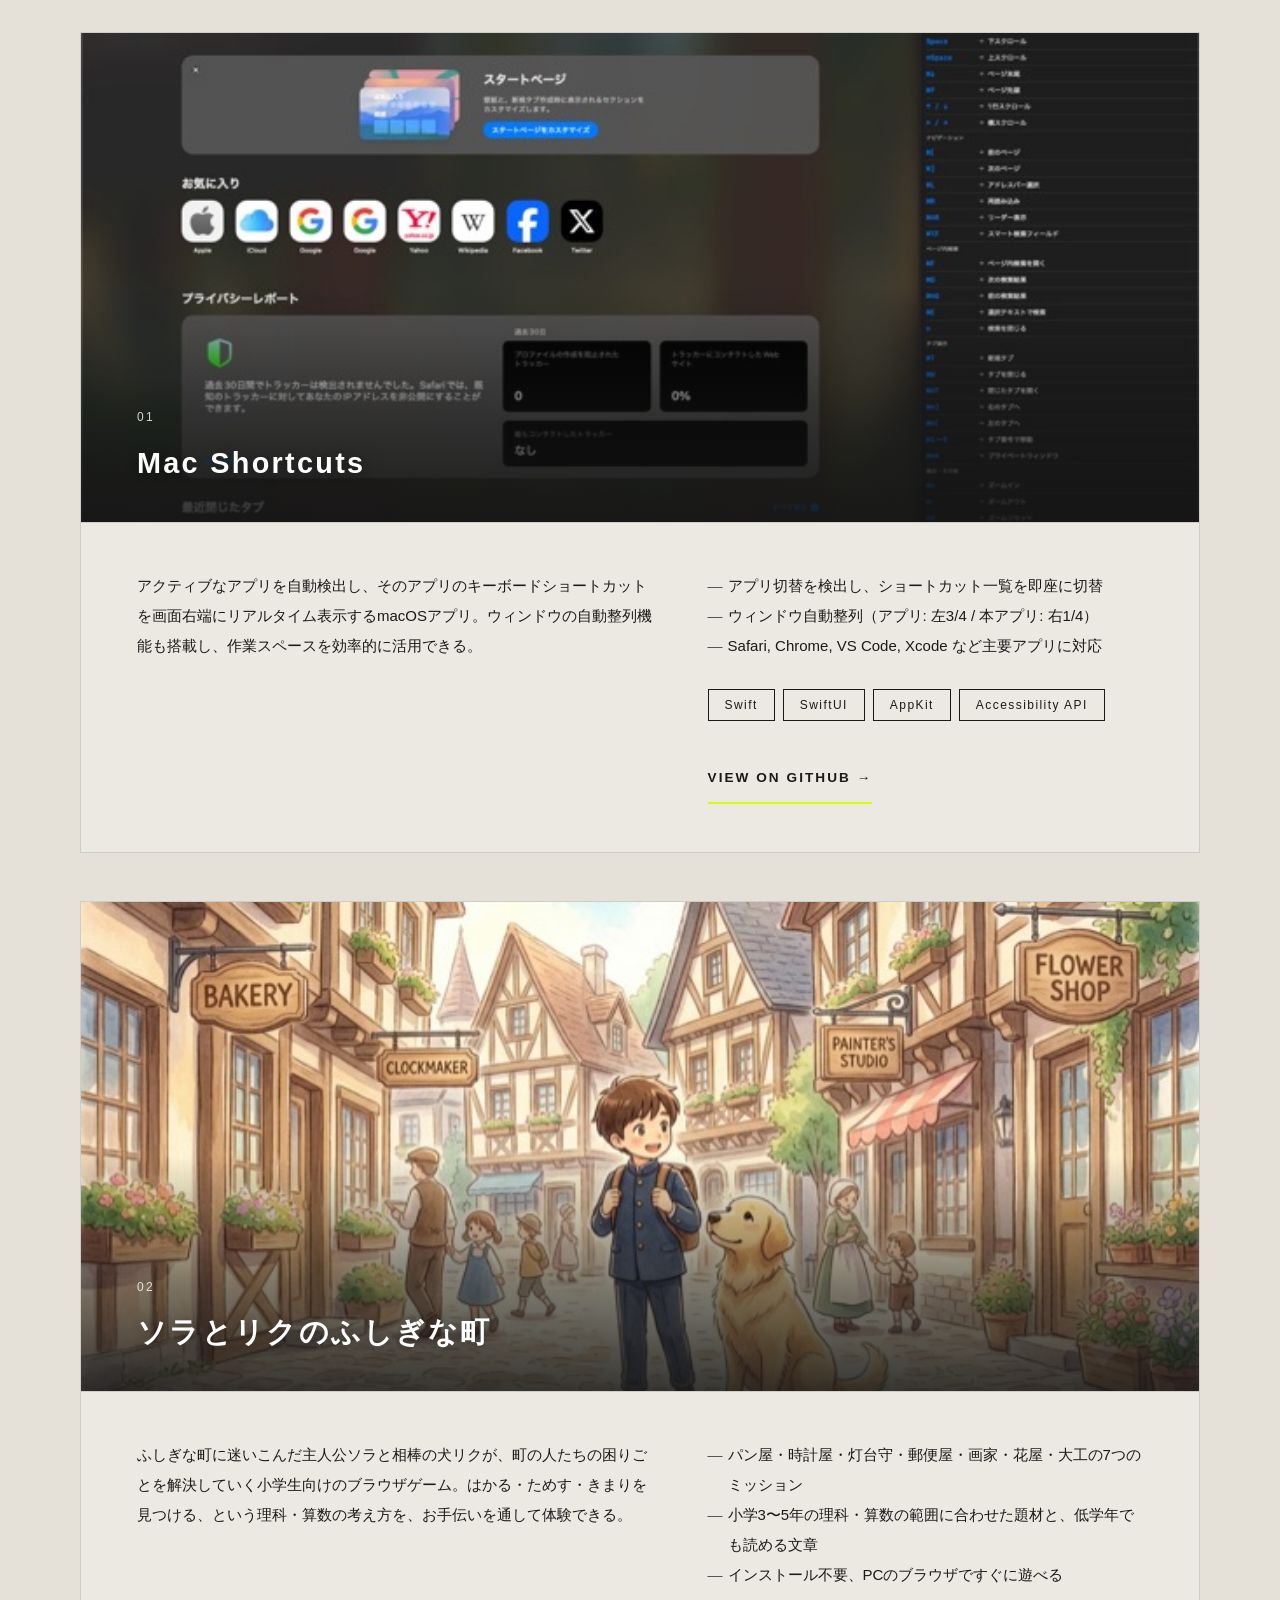
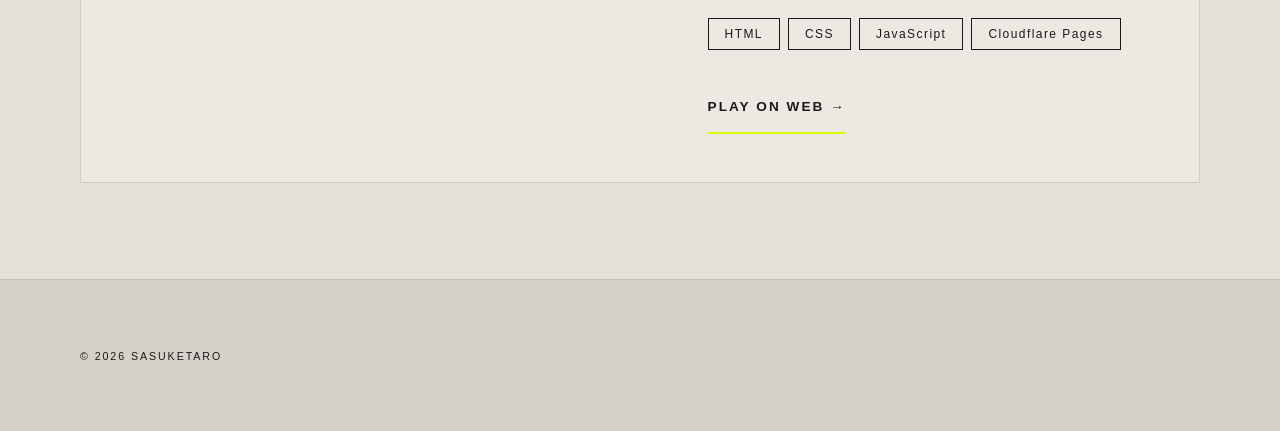
==== commit 4c268c35: "Mac Shortcutsのカードにも画面の絵を入れ、ゲームにスマホ向けの注意書きを追加 - Mac ShortcutsはGitHubリポジトリのREADMEにある画面1（Safari使用時）を使い、" ====
--- a/index.html
+++ b/index.html
@@ -121,22 +121,29 @@
     </div>
     <div class="works-grid">
       <article class="work-card">
-        <div class="work-card-inner">
-          <span class="work-num">01</span>
-          <h3 class="work-name">Mac Shortcuts</h3>
+        <div class="work-hero work-hero--right">
+          <img src="images/mac-shortcuts-safari-1200.jpg" srcset="images/mac-shortcuts-safari-640.jpg 640w, images/mac-shortcuts-safari-1200.jpg 1200w" sizes="(max-width: 900px) calc(100vw - 48px), calc(100vw - 160px)" alt="Safariを使っているとき、画面右端にSafariのキーボードショートカット一覧が表示されている画面" width="1200" height="675" loading="lazy">
+          <div class="work-hero-caption">
+            <span class="work-num">01</span>
+            <h3 class="work-name">Mac Shortcuts</h3>
+          </div>
+        </div>
+        <div class="work-card-inner work-card-inner--split">
           <p class="work-desc">アクティブなアプリを自動検出し、そのアプリのキーボードショートカットを画面右端にリアルタイム表示するmacOSアプリ。ウィンドウの自動整列機能も搭載し、作業スペースを効率的に活用できる。</p>
-          <ul class="work-features">
-            <li>アプリ切替を検出し、ショートカット一覧を即座に切替</li>
-            <li>ウィンドウ自動整列（アプリ: 左3/4 / 本アプリ: 右1/4）</li>
-            <li>Safari, Chrome, VS Code, Xcode など主要アプリに対応</li>
-          </ul>
-          <div class="work-tech">
-            <span class="tech-tag">Swift</span>
-            <span class="tech-tag">SwiftUI</span>
-            <span class="tech-tag">AppKit</span>
-            <span class="tech-tag">Accessibility API</span>
+          <div>
+            <ul class="work-features">
+              <li>アプリ切替を検出し、ショートカット一覧を即座に切替</li>
+              <li>ウィンドウ自動整列（アプリ: 左3/4 / 本アプリ: 右1/4）</li>
+              <li>Safari, Chrome, VS Code, Xcode など主要アプリに対応</li>
+            </ul>
+            <div class="work-tech">
+              <span class="tech-tag">Swift</span>
+              <span class="tech-tag">SwiftUI</span>
+              <span class="tech-tag">AppKit</span>
+              <span class="tech-tag">Accessibility API</span>
+            </div>
+            <a href="https://github.com/sasuketaro/mac-shortcuts" target="_blank" rel="noopener noreferrer" class="work-link">VIEW ON GITHUB &rarr;</a>
           </div>
-          <a href="https://github.com/sasuketaro/mac-shortcuts" target="_blank" rel="noopener noreferrer" class="work-link">VIEW ON GITHUB &rarr;</a>
         </div>
       </article>
       <article class="work-card">
@@ -162,6 +169,7 @@
               <span class="tech-tag">Cloudflare Pages</span>
             </div>
             <a href="https://steam-play.pages.dev/" target="_blank" rel="noopener noreferrer" class="work-link">PLAY ON WEB &rarr;</a>
+            <p class="work-note">PCのブラウザ向けのゲームです。スマートフォンでは画面が小さく遊びにくいため、PCでのプレイをおすすめします。</p>
           </div>
         </div>
       </article>
--- a/style.css
+++ b/style.css
@@ -287,6 +287,11 @@
   object-position: center 55%;
 }
 
+/* 見せたいものが絵の右側にあるとき（切り取られても右端を残す） */
+.work-hero--right img {
+  object-position: right center;
+}
+
 /* 絵の下のほうを暗くして、白い文字を読みやすくする */
 .work-hero-caption {
   position: absolute;
@@ -384,6 +389,23 @@
   border-bottom-color: var(--text);
 }
 
+/* スマホ・タブレットで見たときだけ出す注意書き */
+.work-note {
+  display: none;
+  margin-top: 16px;
+  padding: 12px 16px;
+  border-left: 3px solid var(--yellow);
+  background: rgba(255,255,255,0.4);
+  font-size: 0.85rem;
+  line-height: 1.8;
+}
+
+@media (max-width: 900px), (hover: none) and (pointer: coarse) {
+  .work-note {
+    display: block;
+  }
+}
+
 /* ===== Footer ===== */
 .site-footer {
   background: var(--footer-bg);
